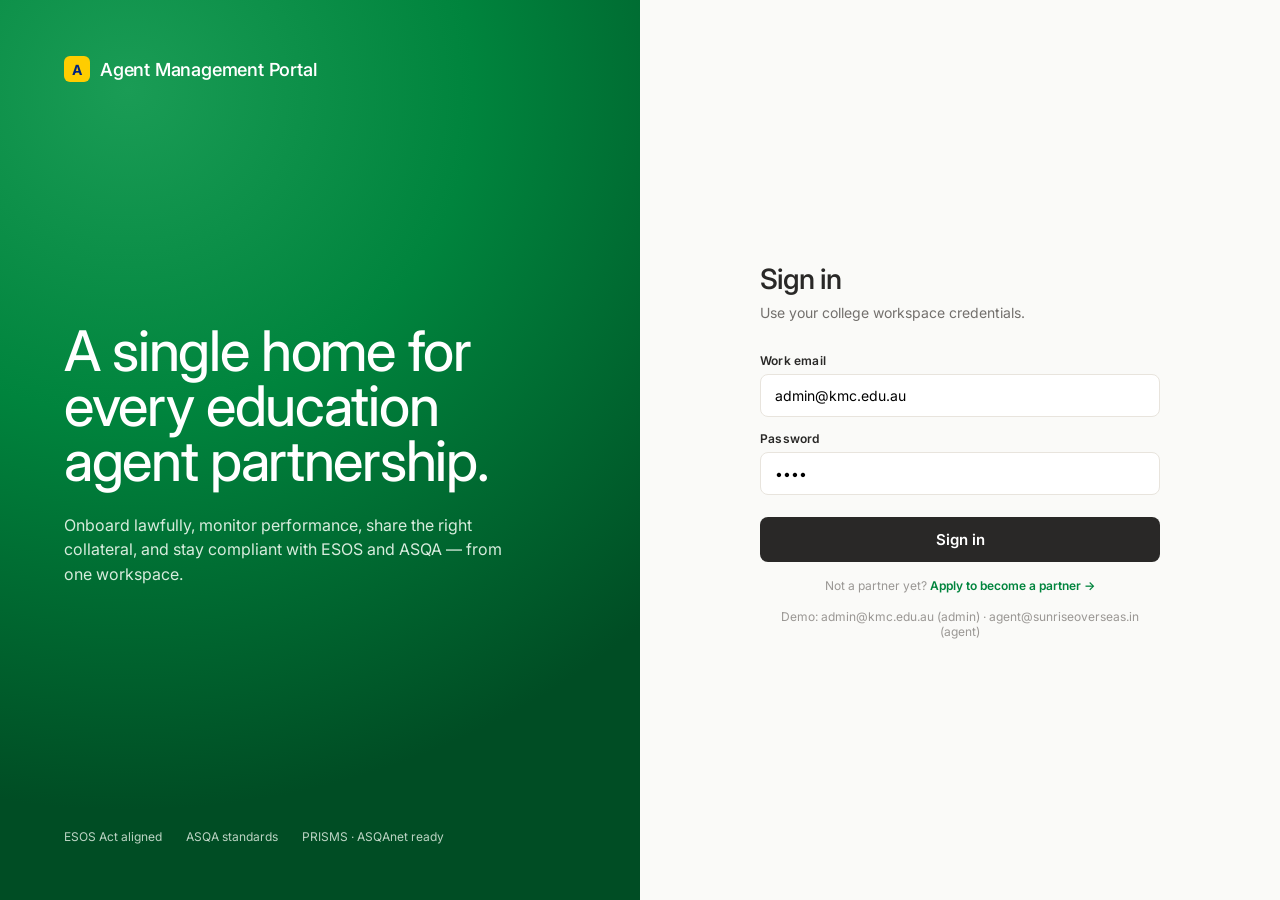
==== frontend/index.html @ bd17f1de "Committing static files to app" ====
<!DOCTYPE html>
<html lang="en-AU">
<head>
  <meta charset="utf-8">
  <meta name="viewport" content="width=device-width, initial-scale=1">
  <title>Agent Management Portal</title>
  <meta name="theme-color" content="#00843d">
  <link rel="manifest" href="./manifest.webmanifest">
  <link rel="stylesheet" href="./css/tokens.css">
  <link rel="stylesheet" href="./css/app.css">
</head>
<body>
  <div id="app"></div>
  <script type="module" src="./js/app.js"></script>
</body>
</html>
---- frontend/css/tokens.css ----
/* Design-system tokens — copied verbatim from
   claude-design/_ds/gauzpan-hub-design-system-.../tokens/*.css so the PWA
   renders against the same variables as the designer's prototype.
   Do not hand-edit values; re-copy from the DS if the comp changes. */

/* fonts */
@import url('https://fonts.googleapis.com/css2?family=Inter:opsz,wght@14..32,100..900&display=swap');

:root {
  --font-display: 'Inter', 'Inter Variable', system-ui, -apple-system, 'Segoe UI', Roboto, sans-serif;
  --font-body: 'Inter', 'Inter Variable', system-ui, -apple-system, 'Segoe UI', Roboto, sans-serif;

  /* colors */
  --color-primary: #00843d; --color-primary-deep: #004d24; --color-on-primary: #ffffff;
  --color-ink: #292827; --color-ink-mute: #73706d; --color-ink-faint: #9a9794;
  --color-canvas: #ffffff; --color-canvas-soft: #fafaf8;
  --color-violet-soft: #ffcd00; --color-teal-deep: #00247d; --color-teal-mid: #1a3d8f;
  --color-hairline: #e8e4dd; --color-hairline-dark: #1c3a66;
  --color-on-dark-mute: #bcd4c4; --color-on-dark-faint: #6f9c85;

  /* spacing */
  --space-xxs: 2px; --space-xs: 4px; --space-sm: 8px; --space-md: 12px;
  --space-lg: 16px; --space-xl: 24px; --space-xxl: 32px; --space-huge: 64px;

  /* radius */
  --radius-xs: 4px; --radius-sm: 6px; --radius-md: 8px; --radius-lg: 12px;
  --radius-xl: 16px; --radius-full: 9999px;

  /* shadows */
  --shadow-1: 0 1px 3px rgba(0,0,0,0.08); --shadow-2: 0 8px 24px rgba(0,0,0,0.12);
}
---- frontend/css/app.css ----
/* App-level styling for the AMP shell. Layout mirrors the designer's comp
   (232px green sidebar + main column with sticky header). */

* { box-sizing: border-box; }
html, body {
  margin: 0;
  background: var(--color-canvas-soft);
  font-family: var(--font-body);
  color: var(--color-ink);
}
a { color: var(--color-teal-deep); text-decoration: none; }
a:hover { color: var(--color-primary); }

.amp-scroll::-webkit-scrollbar { width: 8px; height: 8px; }
.amp-scroll::-webkit-scrollbar-thumb { background: var(--color-hairline); border-radius: 8px; }
@keyframes pulse-dot { 0%, 100% { opacity: 1 } 50% { opacity: .35 } }

/* ---------- App shell ---------- */
.app-shell { display: grid; grid-template-columns: 232px 1fr; min-height: 100vh; }

.sidebar {
  background: var(--color-primary); color: #fff; padding: 24px 16px;
  display: flex; flex-direction: column; gap: 2px;
  position: sticky; top: 0; height: 100vh;
}
.sidebar__brand {
  display: flex; align-items: center; gap: 10px; font-family: var(--font-display);
  font-weight: 540; font-size: 17px; padding: 8px 10px 24px;
}
.sidebar__logo {
  width: 26px; height: 26px; border-radius: 6px; background: var(--color-violet-soft);
  display: flex; align-items: center; justify-content: center;
  color: var(--color-teal-deep); font-weight: 700; font-size: 14px;
}
.sidebar__college { font-size: 10px; color: var(--color-on-dark-mute); font-weight: 460; letter-spacing: 0.4px; }
.sidebar__section { font-size: 11px; color: var(--color-on-dark-mute); padding: 6px 12px 4px; letter-spacing: 0.8px; text-transform: uppercase; }

.nav-item {
  padding: 10px 12px; border-radius: 8px; font-size: 14px; cursor: pointer;
  color: var(--color-on-dark-mute); background: transparent;
  display: flex; align-items: center; justify-content: space-between;
  border: none; width: 100%; text-align: left; font-family: inherit;
}
.nav-item:hover { background: rgba(255,255,255,0.08); color: #fff; }
.nav-item.is-active { background: rgba(255,255,255,0.14); color: #fff; }
.nav-item__badge {
  font-size: 11px; background: var(--color-violet-soft); color: var(--color-teal-deep);
  padding: 2px 7px; border-radius: 999px; font-weight: 600;
}

.sidebar__footer { border-top: 1px solid rgba(255,255,255,0.15); padding-top: 16px; margin-top: 16px; }
.sidebar__user { display: flex; align-items: center; gap: 10px; padding: 6px 10px; }
.sidebar__avatar {
  width: 32px; height: 32px; border-radius: 999px; background: var(--color-violet-soft);
  color: var(--color-teal-deep); display: flex; align-items: center; justify-content: center;
  font-weight: 700; font-size: 13px; flex-shrink: 0;
}
.sidebar__logout { padding: 8px 10px; font-size: 13px; color: var(--color-on-dark-mute); cursor: pointer; }
.sidebar__logout:hover { color: #fff; }

.main { background: var(--color-canvas-soft); min-width: 0; }
.topbar {
  display: flex; align-items: center; justify-content: space-between;
  padding: 18px 40px; border-bottom: 1px solid var(--color-hairline);
  background: #fff; position: sticky; top: 0; z-index: 10;
}
.topbar__title { font-family: var(--font-display); font-weight: 540; font-size: 22px; letter-spacing: -0.5px; }
.topbar__sub { font-size: 12px; color: var(--color-ink-mute); margin-top: 2px; }
.topbar__search {
  width: 420px; padding: 9px 14px; border: 1px solid var(--color-hairline);
  border-radius: 8px; font-size: 13px; font-family: inherit;
  background: var(--color-canvas-soft); outline: none; height: 37px;
}
.btn-dark {
  padding: 9px 16px; background: var(--color-ink); color: #fff; border: none;
  border-radius: 8px; font-size: 13px; font-weight: 540; cursor: pointer; font-family: inherit;
}
.page { padding: 32px 40px 64px; }

/* ---------- Placeholder / empty state ---------- */
.empty-state {
  background: #fff; border: 1px dashed var(--color-hairline); border-radius: 12px;
  padding: 56px 32px; text-align: center; color: var(--color-ink-mute);
}
.empty-state__icon { font-size: 32px; margin-bottom: 12px; }
.empty-state__title { font-family: var(--font-display); font-weight: 540; font-size: 18px; color: var(--color-ink); margin-bottom: 6px; }
.empty-state__hint { font-size: 13px; }

/* ---------- Login ---------- */
.login {
  min-height: 100vh; display: grid; grid-template-columns: 1fr 1fr;
  background: var(--color-primary);
}
.login__hero {
  padding: 56px 64px; color: #fff; display: flex; flex-direction: column; justify-content: space-between;
  background: radial-gradient(120% 80% at 20% 10%, #1a9c55 0%, #00843d 45%, #004d24 100%);
}
.login__brand { display: flex; align-items: center; gap: 10px; font-family: var(--font-display); font-weight: 540; font-size: 18px; letter-spacing: -0.2px; }
.login__headline { font-family: var(--font-display); font-weight: 460; font-size: 56px; line-height: 0.98; letter-spacing: -1.32px; margin-bottom: 24px; }
.login__blurb { font-size: 16px; line-height: 1.55; color: #d7ecdd; max-width: 440px; }
.login__badges { display: flex; gap: 24px; font-size: 12px; color: var(--color-on-dark-mute); }
.login__panel { background: var(--color-canvas-soft); display: flex; align-items: center; justify-content: center; padding: 40px; }
.login__card { width: 100%; max-width: 400px; }
.login__title { font-family: var(--font-display); font-weight: 540; font-size: 28px; letter-spacing: -0.7px; color: var(--color-ink); margin-bottom: 8px; }
.login__subtitle { color: var(--color-ink-mute); font-size: 14px; margin-bottom: 32px; }
.field { display: flex; flex-direction: column; gap: 6px; margin-bottom: 14px; font-size: 12px; font-weight: 600; color: var(--color-ink); letter-spacing: 0.2px; }
.field input {
  width: 100%; padding: 12px 14px; border: 1px solid var(--color-hairline);
  border-radius: 8px; font-size: 14px; font-family: inherit; background: #fff; outline: none;
}
.field input:focus { border-color: var(--color-primary); }
.btn-primary {
  width: 100%; padding: 13px; background: var(--color-ink); color: #fff; border: none;
  border-radius: 8px; font-size: 15px; font-weight: 600; cursor: pointer; font-family: inherit; margin-top: 8px;
}
.login__hint { font-size: 12px; color: var(--color-ink-faint); margin-top: 16px; text-align: center; }

@media (max-width: 720px) {
  .login { grid-template-columns: 1fr; }
  .login__hero { display: none; }
  .app-shell { grid-template-columns: 1fr; }
  .sidebar { position: static; height: auto; }
}
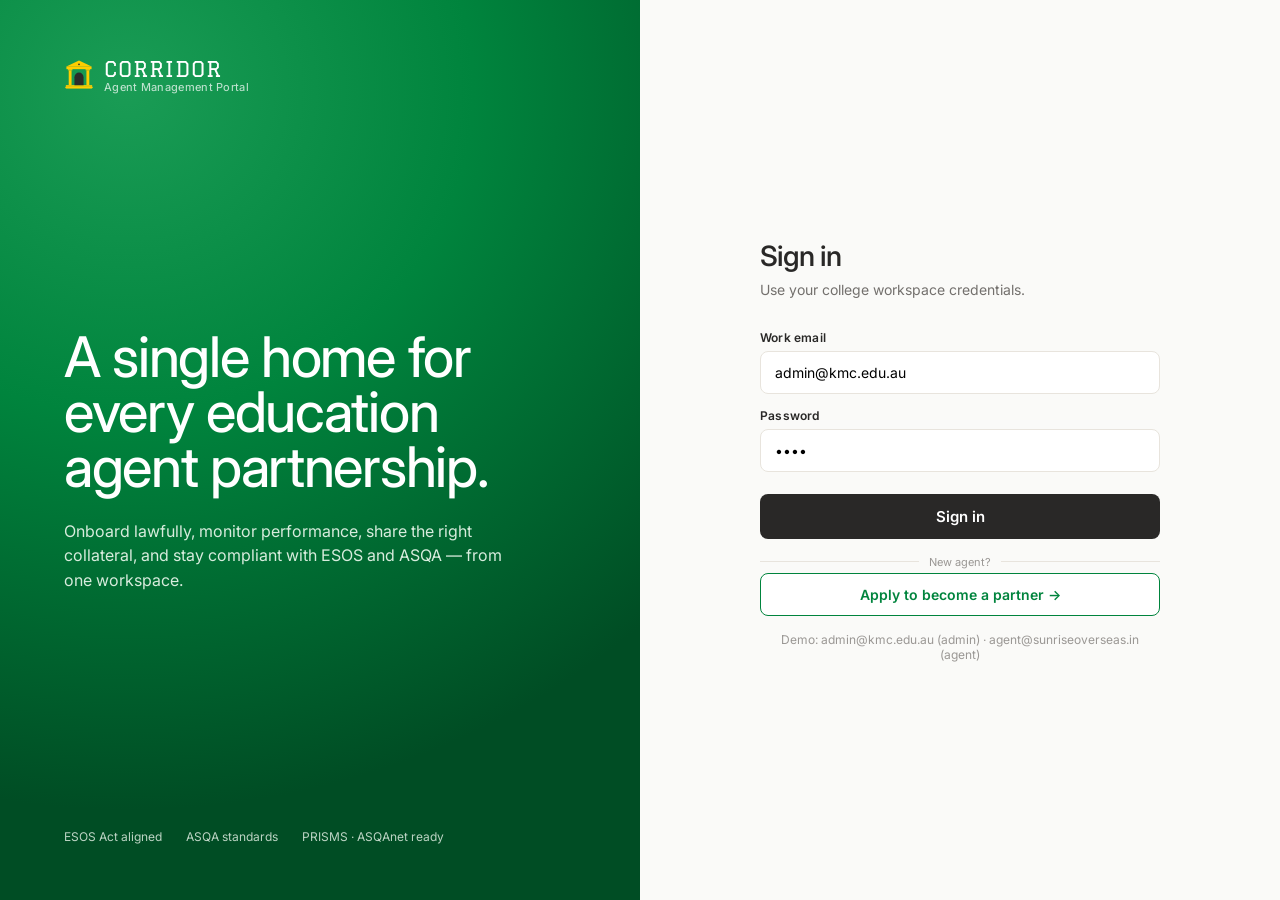
==== commit 47a2c1fd: "Rebrand to Corridor; add Audit trail page; fix review ordering + loading states Review section - Fix" ====
--- a/frontend/index.html
+++ b/frontend/index.html
@@ -3,8 +3,9 @@
 <head>
   <meta charset="utf-8">
   <meta name="viewport" content="width=device-width, initial-scale=1">
-  <title>Agent Management Portal</title>
+  <title>Corridor — Agent Management Portal</title>
   <meta name="theme-color" content="#00843d">
+  <link rel="icon" href="./icons/logo.svg" type="image/svg+xml">
   <link rel="manifest" href="./manifest.webmanifest">
   <link rel="stylesheet" href="./css/tokens.css">
   <link rel="stylesheet" href="./css/app.css">
--- a/frontend/css/tokens.css
+++ b/frontend/css/tokens.css
@@ -5,10 +5,14 @@
 
 /* fonts */
 @import url('https://fonts.googleapis.com/css2?family=Inter:opsz,wght@14..32,100..900&display=swap');
+/* Graduate — a collegiate varsity display face for the Corridor wordmark. */
+@import url('https://fonts.googleapis.com/css2?family=Graduate&display=swap');
 
 :root {
   --font-display: 'Inter', 'Inter Variable', system-ui, -apple-system, 'Segoe UI', Roboto, sans-serif;
   --font-body: 'Inter', 'Inter Variable', system-ui, -apple-system, 'Segoe UI', Roboto, sans-serif;
+  /* Brand wordmark: collegiate, emphatic. Rockwell/Georgia are slab/serif fallbacks. */
+  --font-brand: 'Graduate', 'Rockwell', 'Georgia', serif;
 
   /* colors */
   --color-primary: #00843d; --color-primary-deep: #004d24; --color-on-primary: #ffffff;
--- a/frontend/css/app.css
+++ b/frontend/css/app.css
@@ -27,11 +27,18 @@
   display: flex; align-items: center; gap: 10px; font-family: var(--font-display);
   font-weight: 540; font-size: 17px; padding: 8px 10px 24px;
 }
+/* Collegiate varsity wordmark for the "Corridor" brand name. */
+.brand-wordmark {
+  font-family: var(--font-brand);
+  font-weight: 400;
+  letter-spacing: 1px;
+  text-transform: uppercase;
+}
 .sidebar__logo {
-  width: 26px; height: 26px; border-radius: 6px; background: var(--color-violet-soft);
-  display: flex; align-items: center; justify-content: center;
-  color: var(--color-teal-deep); font-weight: 700; font-size: 14px;
+  width: 30px; height: 30px; flex: none; border-radius: 6px;
+  display: flex; align-items: center; justify-content: center; overflow: hidden;
 }
+.sidebar__logo img, .sidebar__logo svg { width: 100%; height: 100%; display: block; }
 .sidebar__college { font-size: 10px; color: var(--color-on-dark-mute); font-weight: 460; letter-spacing: 0.4px; }
 .sidebar__section { font-size: 11px; color: var(--color-on-dark-mute); padding: 6px 12px 4px; letter-spacing: 0.8px; text-transform: uppercase; }
 
